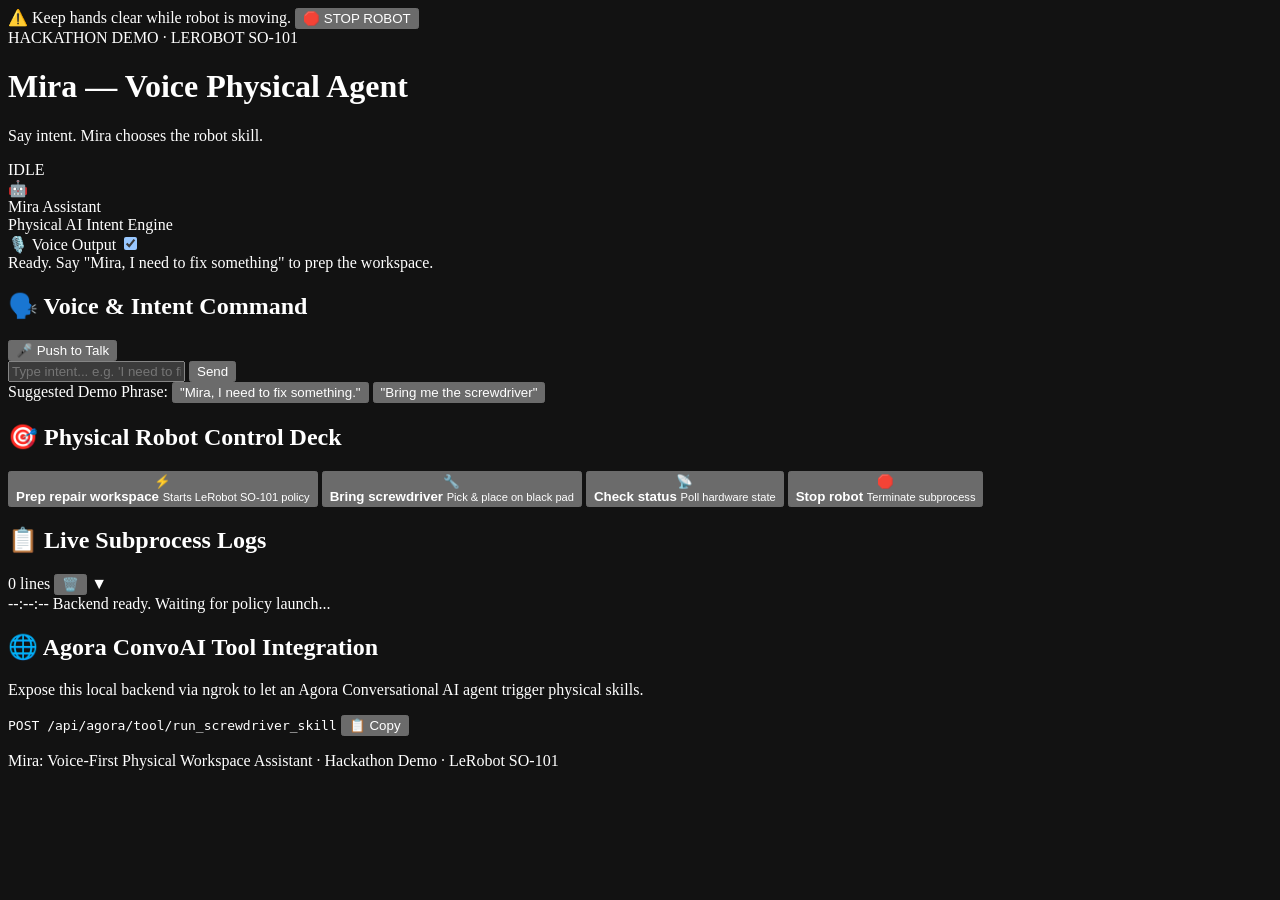
==== mira/static/index.html @ f939b1b0 "feat: implement Mira Voice-First Physical Workspace Assistant & robot control deck" ====
<!DOCTYPE html>
<html lang="en">
<head>
    <meta charset="UTF-8">
    <meta name="viewport" content="width=device-width, initial-scale=1.0, maximum-scale=1.0, user-scalable=no">
    <meta name="color-scheme" content="dark">
    <title>Mira — Voice Physical Agent</title>
    <meta name="description" content="Say intent. Mira chooses the robot skill. Voice-first physical workspace assistant controlling LeRobot SO-101.">
    <link rel="preconnect" href="https://fonts.googleapis.com">
    <link rel="preconnect" href="https://fonts.gstatic.com" crossorigin>
    <link href="https://fonts.googleapis.com/css2?family=Inter:wght@400;500;600;700;800&family=JetBrains+Mono:wght@400;500&display=swap" rel="stylesheet">
    <link rel="stylesheet" href="/static/style.css">
</head>
<body>
    <!-- Emergency Stop Banner -->
    <div class="safety-banner">
        <div class="safety-content">
            <span class="safety-warning">⚠️ Keep hands clear while robot is moving.</span>
            <button id="emergency-stop-btn" class="emergency-stop-btn" onclick="emergencyStop()">
                <span class="stop-icon">🛑</span> STOP ROBOT
            </button>
        </div>
    </div>

    <!-- Main App Layout -->
    <div class="app-wrapper">
        <!-- Ambient Light Accents (Cinematic Dark Mode) -->
        <div class="ambient-glow ambient-indigo"></div>
        <div class="ambient-glow ambient-cyan"></div>

        <!-- Header -->
        <header class="header">
            <div class="header-badge">HACKATHON DEMO · LEROBOT SO-101</div>
            <h1 class="title">Mira — Voice Physical Agent</h1>
            <p class="subtitle">Say intent. Mira chooses the robot skill.</p>
            <div class="status-bar">
                <div id="status-pill" class="status-pill status-idle">
                    <span id="status-dot" class="status-dot"></span>
                    <span id="status-text">IDLE</span>
                </div>
                <span id="active-skill-label" class="skill-pill hidden"></span>
            </div>
        </header>

        <main class="main">
            <!-- Assistant Message Hub (AI-Native UX) -->
            <section class="card assistant-card">
                <div class="card-top-row">
                    <div class="assistant-identity">
                        <div class="assistant-avatar">🤖</div>
                        <div>
                            <div class="assistant-name">Mira Assistant</div>
                            <div class="assistant-role">Physical AI Intent Engine</div>
                        </div>
                    </div>
                    <label class="speech-toggle-label" title="Speak Mira responses aloud">
                        <span>🎙️ Voice Output</span>
                        <input type="checkbox" id="voice-tts-toggle" checked>
                        <span class="toggle-slider"></span>
                    </label>
                </div>

                <div id="assistant-bubble" class="assistant-bubble">
                    Ready. Say "Mira, I need to fix something" to prep the workspace.
                </div>
            </section>

            <!-- Voice Control Hub -->
            <section class="card voice-card">
                <div class="card-header">
                    <h2>🗣️ Voice & Intent Command</h2>
                </div>
                <div class="voice-center">
                    <button id="mic-btn" class="mic-btn" onclick="toggleSpeechRecognition()" title="Push to talk">
                        <span id="mic-icon" class="mic-icon">🎤</span>
                        <span id="mic-label">Push to Talk</span>
                    </button>
                    <div id="listening-waves" class="listening-waves hidden">
                        <span></span><span></span><span></span><span></span><span></span>
                    </div>
                    <div id="transcript-live" class="transcript-live"></div>
                </div>

                <div class="input-row">
                    <input
                        type="text"
                        id="intent-input"
                        class="text-input"
                        placeholder="Type intent... e.g. 'I need to fix something'"
                        autocomplete="off"
                    >
                    <button id="send-intent-btn" class="btn btn-primary" onclick="submitTextIntent()">
                        <span>Send</span>
                    </button>
                </div>

                <!-- Demo Script Section -->
                <div class="demo-script-section">
                    <span class="demo-label">Suggested Demo Phrase:</span>
                    <button class="demo-phrase-btn" onclick="triggerDemoPhrase('Mira, I need to fix something')">
                        "Mira, I need to fix something."
                    </button>
                    <button class="demo-phrase-btn" onclick="triggerDemoPhrase('Bring me the screwdriver')">
                        "Bring me the screwdriver"
                    </button>
                </div>
            </section>

            <!-- Big Touch-Friendly Action Deck -->
            <section class="card deck-card">
                <div class="card-header">
                    <h2>🎯 Physical Robot Control Deck</h2>
                </div>
                <div class="button-grid">
                    <button id="btn-prep-workspace" class="btn btn-gradient btn-huge" onclick="triggerSkill('screwdriver')">
                        <span class="btn-icon">⚡</span>
                        <div class="btn-text">
                            <strong>Prep repair workspace</strong>
                            <small>Starts LeRobot SO-101 policy</small>
                        </div>
                    </button>

                    <button id="btn-bring-screwdriver" class="btn btn-accent btn-huge" onclick="triggerSkill('screwdriver')">
                        <span class="btn-icon">🔧</span>
                        <div class="btn-text">
                            <strong>Bring screwdriver</strong>
                            <small>Pick &amp; place on black pad</small>
                        </div>
                    </button>

                    <button id="btn-check-status" class="btn btn-secondary btn-huge" onclick="fetchStatusManual()">
                        <span class="btn-icon">📡</span>
                        <div class="btn-text">
                            <strong>Check status</strong>
                            <small>Poll hardware state</small>
                        </div>
                    </button>

                    <button id="btn-stop-deck" class="btn btn-danger btn-huge" onclick="emergencyStop()">
                        <span class="btn-icon">🛑</span>
                        <div class="btn-text">
                            <strong>Stop robot</strong>
                            <small>Terminate subprocess</small>
                        </div>
                    </button>
                </div>
            </section>

            <!-- Collapsible Live Logs Panel -->
            <section class="card logs-card">
                <div class="card-header clickable" onclick="toggleLogsPanel()">
                    <h2>📋 Live Subprocess Logs</h2>
                    <div class="logs-actions">
                        <span id="log-count-badge" class="log-badge">0 lines</span>
                        <button class="btn-mini" onclick="clearLogs(event)" title="Clear logs">🗑️</button>
                        <span id="logs-chevron" class="chevron">▼</span>
                    </div>
                </div>
                <div id="logs-container" class="logs-container">
                    <div id="log-content" class="log-content">
                        <div class="log-line log-info">
                            <span class="log-time">--:--:--</span>
                            <span class="log-text">Backend ready. Waiting for policy launch...</span>
                        </div>
                    </div>
                </div>
            </section>

            <!-- Agora ConvoAI Integration Scaffold -->
            <section class="card agora-card">
                <div class="card-header">
                    <h2>🌐 Agora ConvoAI Tool Integration</h2>
                </div>
                <p class="agora-desc">
                    Expose this local backend via ngrok to let an Agora Conversational AI agent trigger physical skills.
                </p>
                <div class="agora-endpoint-box">
                    <code>POST /api/agora/tool/run_screwdriver_skill</code>
                    <button class="btn-mini" onclick="copyAgoraEndpoint()" title="Copy Endpoint">📋 Copy</button>
                </div>
            </section>
        </main>

        <footer class="footer">
            <p>Mira: Voice-First Physical Workspace Assistant · Hackathon Demo · LeRobot SO-101</p>
        </footer>
    </div>

    <!-- Toast Container -->
    <div id="toast-container" class="toast-container"></div>

    <script src="/static/app.js"></script>
</body>
</html>
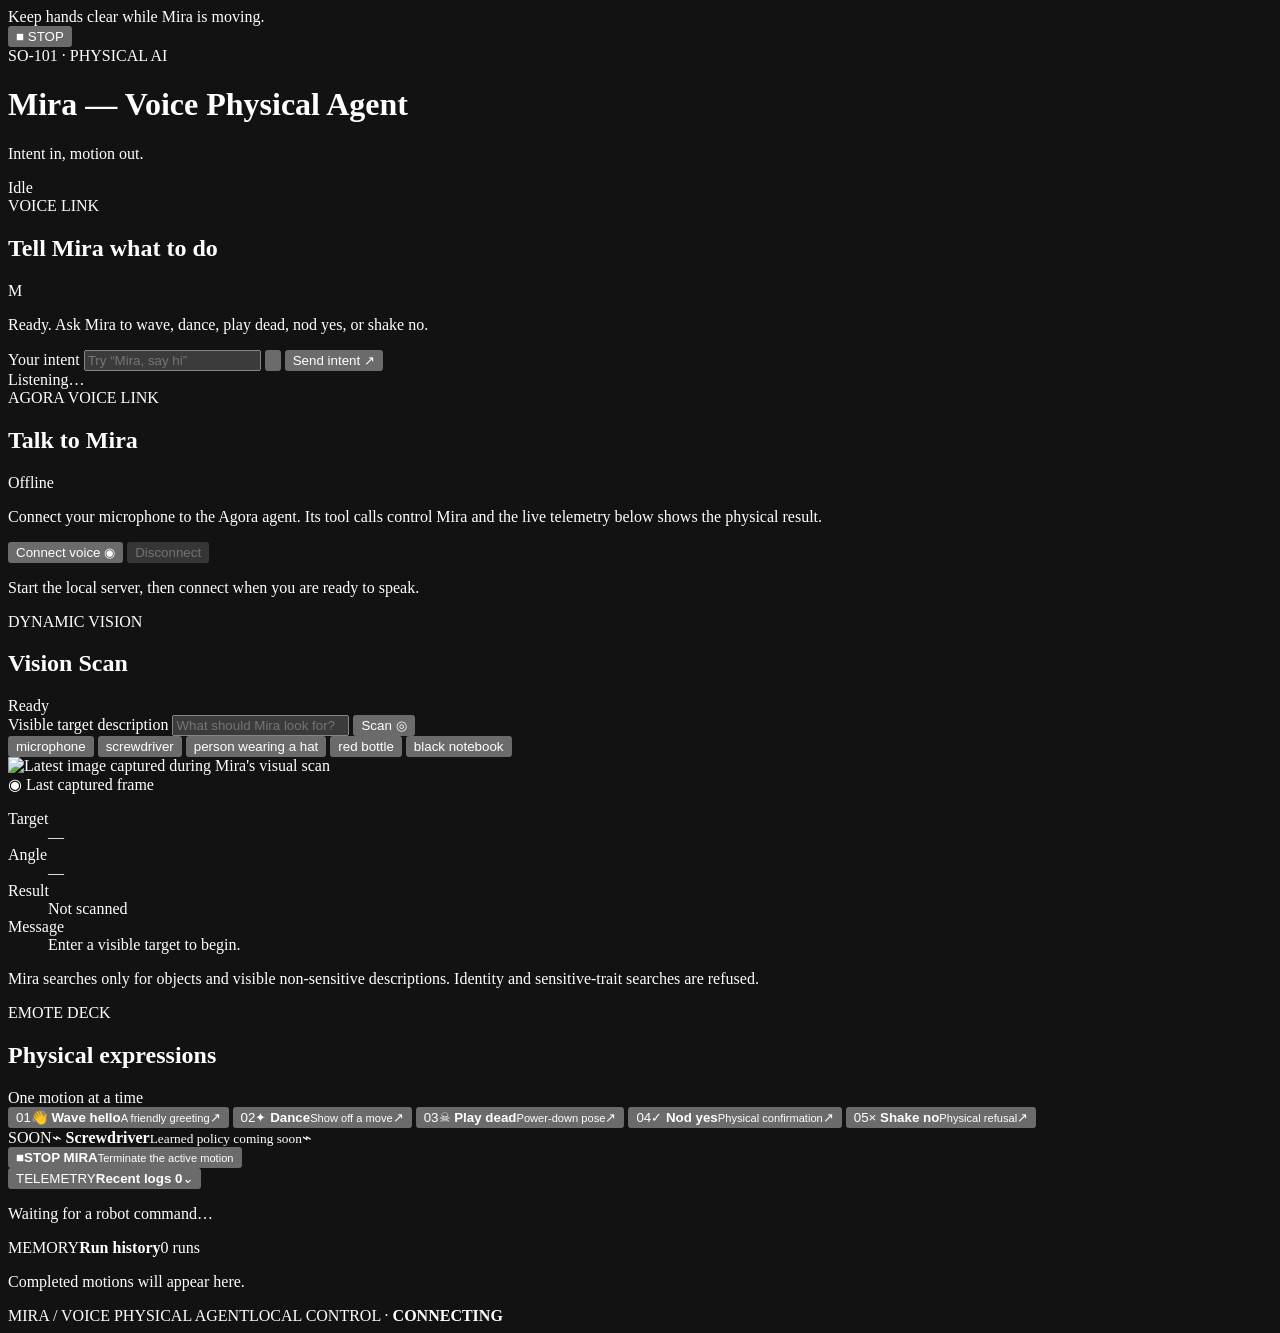
==== commit f251b6b4: "feat: renovate Mira voice robot agent" ====
--- a/mira/static/index.html
+++ b/mira/static/index.html
@@ -1,194 +1,174 @@
-<!DOCTYPE html>
+<!doctype html>
 <html lang="en">
 <head>
-    <meta charset="UTF-8">
-    <meta name="viewport" content="width=device-width, initial-scale=1.0, maximum-scale=1.0, user-scalable=no">
-    <meta name="color-scheme" content="dark">
-    <title>Mira — Voice Physical Agent</title>
-    <meta name="description" content="Say intent. Mira chooses the robot skill. Voice-first physical workspace assistant controlling LeRobot SO-101.">
-    <link rel="preconnect" href="https://fonts.googleapis.com">
-    <link rel="preconnect" href="https://fonts.gstatic.com" crossorigin>
-    <link href="https://fonts.googleapis.com/css2?family=Inter:wght@400;500;600;700;800&family=JetBrains+Mono:wght@400;500&display=swap" rel="stylesheet">
-    <link rel="stylesheet" href="/static/style.css">
+  <meta charset="utf-8">
+  <meta name="viewport" content="width=device-width, initial-scale=1">
+  <meta name="theme-color" content="#080b14">
+  <meta name="color-scheme" content="dark">
+  <title>Mira — Voice Physical Agent</title>
+  <meta name="description" content="Intent in, motion out. Control Mira's physical gestures with voice or touch.">
+  <link rel="stylesheet" href="/static/style.css?v=3">
 </head>
 <body>
-    <!-- Emergency Stop Banner -->
-    <div class="safety-banner">
-        <div class="safety-content">
-            <span class="safety-warning">⚠️ Keep hands clear while robot is moving.</span>
-            <button id="emergency-stop-btn" class="emergency-stop-btn" onclick="emergencyStop()">
-                <span class="stop-icon">🛑</span> STOP ROBOT
-            </button>
+  <div class="ambient ambient-a"></div>
+  <div class="ambient ambient-b"></div>
+
+  <header class="safety-bar">
+    <div class="safety-copy"><span class="warning-dot"></span>Keep hands clear while Mira is moving.</div>
+    <button class="stop-button stop-compact" data-stop type="button" aria-label="Stop Mira immediately">
+      <span>■</span> STOP
+    </button>
+  </header>
+
+  <div class="shell">
+    <header class="hero">
+      <div class="eyebrow"><span class="live-dot"></span> SO-101 · PHYSICAL AI</div>
+      <h1>Mira <span>— Voice Physical Agent</span></h1>
+      <p>Intent in, motion out.</p>
+      <div class="status-row" aria-live="polite">
+        <div id="status-pill" class="status-pill status-idle">
+          <span class="status-light"></span>
+          <span id="status-text">Idle</span>
         </div>
-    </div>
+        <span id="active-skill" class="active-skill hidden"></span>
+      </div>
+    </header>
 
-    <!-- Main App Layout -->
-    <div class="app-wrapper">
-        <!-- Ambient Light Accents (Cinematic Dark Mode) -->
-        <div class="ambient-glow ambient-indigo"></div>
-        <div class="ambient-glow ambient-cyan"></div>
+    <main>
+      <section class="panel command-panel">
+        <div class="panel-heading">
+          <div>
+            <span class="section-kicker">VOICE LINK</span>
+            <h2>Tell Mira what to do</h2>
+          </div>
+          <div class="signal" aria-hidden="true"><i></i><i></i><i></i><i></i></div>
+        </div>
 
-        <!-- Header -->
-        <header class="header">
-            <div class="header-badge">HACKATHON DEMO · LEROBOT SO-101</div>
-            <h1 class="title">Mira — Voice Physical Agent</h1>
-            <p class="subtitle">Say intent. Mira chooses the robot skill.</p>
-            <div class="status-bar">
-                <div id="status-pill" class="status-pill status-idle">
-                    <span id="status-dot" class="status-dot"></span>
-                    <span id="status-text">IDLE</span>
-                </div>
-                <span id="active-skill-label" class="skill-pill hidden"></span>
-            </div>
-        </header>
+        <div id="assistant-message" class="assistant-message" aria-live="polite">
+          <span class="mira-mark">M</span>
+          <p>Ready. Ask Mira to wave, dance, play dead, nod yes, or shake no.</p>
+        </div>
 
-        <main class="main">
-            <!-- Assistant Message Hub (AI-Native UX) -->
-            <section class="card assistant-card">
-                <div class="card-top-row">
-                    <div class="assistant-identity">
-                        <div class="assistant-avatar">🤖</div>
-                        <div>
-                            <div class="assistant-name">Mira Assistant</div>
-                            <div class="assistant-role">Physical AI Intent Engine</div>
-                        </div>
-                    </div>
-                    <label class="speech-toggle-label" title="Speak Mira responses aloud">
-                        <span>🎙️ Voice Output</span>
-                        <input type="checkbox" id="voice-tts-toggle" checked>
-                        <span class="toggle-slider"></span>
-                    </label>
-                </div>
+        <form id="intent-form" class="intent-form">
+          <label class="sr-only" for="intent-input">Your intent</label>
+          <input id="intent-input" type="text" maxlength="500" placeholder="Try “Mira, say hi”" autocomplete="off" required>
+          <button id="mic-button" class="icon-button hidden" type="button" aria-label="Speak intent" title="Speak intent">
+            <svg viewBox="0 0 24 24" aria-hidden="true"><path d="M12 15.25a3.75 3.75 0 0 0 3.75-3.75V6a3.75 3.75 0 1 0-7.5 0v5.5A3.75 3.75 0 0 0 12 15.25Z"/><path d="M5.75 10.75v.75a6.25 6.25 0 0 0 12.5 0v-.75M12 17.75V22M8.5 22h7"/></svg>
+          </button>
+          <button id="send-button" class="send-button" type="submit">Send intent <span>↗</span></button>
+        </form>
+        <div id="speech-status" class="speech-status hidden">Listening…</div>
+      </section>
 
-                <div id="assistant-bubble" class="assistant-bubble">
-                    Ready. Say "Mira, I need to fix something" to prep the workspace.
-                </div>
-            </section>
+      <section class="panel agora-voice-panel">
+        <div class="panel-heading">
+          <div>
+            <span class="section-kicker">AGORA VOICE LINK</span>
+            <h2>Talk to Mira</h2>
+          </div>
+          <span id="agora-voice-state" class="voice-state">Offline</span>
+        </div>
+        <p>Connect your microphone to the Agora agent. Its tool calls control Mira and the live telemetry below shows the physical result.</p>
+        <div class="voice-actions">
+          <button id="agora-connect-button" class="send-button" type="button">Connect voice <span>◉</span></button>
+          <button id="agora-disconnect-button" class="voice-disconnect" type="button" disabled>Disconnect</button>
+        </div>
+        <p id="agora-voice-message" class="voice-message">Start the local server, then connect when you are ready to speak.</p>
+      </section>
 
-            <!-- Voice Control Hub -->
-            <section class="card voice-card">
-                <div class="card-header">
-                    <h2>🗣️ Voice & Intent Command</h2>
-                </div>
-                <div class="voice-center">
-                    <button id="mic-btn" class="mic-btn" onclick="toggleSpeechRecognition()" title="Push to talk">
-                        <span id="mic-icon" class="mic-icon">🎤</span>
-                        <span id="mic-label">Push to Talk</span>
-                    </button>
-                    <div id="listening-waves" class="listening-waves hidden">
-                        <span></span><span></span><span></span><span></span><span></span>
-                    </div>
-                    <div id="transcript-live" class="transcript-live"></div>
-                </div>
+      <section class="panel vision-panel">
+        <div class="panel-heading">
+          <div><span class="section-kicker">DYNAMIC VISION</span><h2>Vision Scan</h2></div>
+          <span id="scan-result-badge" class="voice-state">Ready</span>
+        </div>
+        <form id="scan-form" class="scan-form">
+          <label class="sr-only" for="scan-target-input">Visible target description</label>
+          <input id="scan-target-input" maxlength="160" placeholder="What should Mira look for?" autocomplete="off" required>
+          <button id="scan-button" class="send-button" type="submit">Scan <span>◎</span></button>
+        </form>
+        <div class="scan-chips" aria-label="Example scan targets">
+          <button type="button" data-scan-example="microphone">microphone</button>
+          <button type="button" data-scan-example="screwdriver">screwdriver</button>
+          <button type="button" data-scan-example="person wearing a hat">person wearing a hat</button>
+          <button type="button" data-scan-example="red bottle">red bottle</button>
+          <button type="button" data-scan-example="black notebook">black notebook</button>
+        </div>
+        <div class="scan-display">
+          <div class="scan-image-wrap">
+            <img id="scan-image" class="hidden" alt="Latest image captured during Mira's visual scan">
+            <div id="scan-image-empty" class="scan-image-empty"><span>◉</span> Last captured frame</div>
+          </div>
+          <dl class="scan-readout">
+            <div><dt>Target</dt><dd id="scan-current-target">—</dd></div>
+            <div><dt>Angle</dt><dd id="scan-current-angle">—</dd></div>
+            <div><dt>Result</dt><dd id="scan-current-result">Not scanned</dd></div>
+            <div class="scan-message-row"><dt>Message</dt><dd id="scan-current-message">Enter a visible target to begin.</dd></div>
+          </dl>
+        </div>
+        <p class="privacy-note">Mira searches only for objects and visible non-sensitive descriptions. Identity and sensitive-trait searches are refused.</p>
+      </section>
 
-                <div class="input-row">
-                    <input
-                        type="text"
-                        id="intent-input"
-                        class="text-input"
-                        placeholder="Type intent... e.g. 'I need to fix something'"
-                        autocomplete="off"
-                    >
-                    <button id="send-intent-btn" class="btn btn-primary" onclick="submitTextIntent()">
-                        <span>Send</span>
-                    </button>
-                </div>
+      <section class="controls-section">
+        <div class="section-heading">
+          <div><span class="section-kicker">EMOTE DECK</span><h2>Physical expressions</h2></div>
+          <span class="shortcut">One motion at a time</span>
+        </div>
 
-                <!-- Demo Script Section -->
-                <div class="demo-script-section">
-                    <span class="demo-label">Suggested Demo Phrase:</span>
-                    <button class="demo-phrase-btn" onclick="triggerDemoPhrase('Mira, I need to fix something')">
-                        "Mira, I need to fix something."
-                    </button>
-                    <button class="demo-phrase-btn" onclick="triggerDemoPhrase('Bring me the screwdriver')">
-                        "Bring me the screwdriver"
-                    </button>
-                </div>
-            </section>
+        <div class="skill-grid">
+          <button class="skill-card skill-wave" data-skill="wave" type="button">
+            <span class="skill-index">01</span><span class="skill-icon">👋</span>
+            <span class="skill-copy"><strong>Wave hello</strong><small>A friendly greeting</small></span><span class="arrow">↗</span>
+          </button>
+          <button class="skill-card skill-dance" data-skill="dance" type="button">
+            <span class="skill-index">02</span><span class="skill-icon">✦</span>
+            <span class="skill-copy"><strong>Dance</strong><small>Show off a move</small></span><span class="arrow">↗</span>
+          </button>
+          <button class="skill-card skill-dead" data-skill="play_dead" type="button">
+            <span class="skill-index">03</span><span class="skill-icon">☠</span>
+            <span class="skill-copy"><strong>Play dead</strong><small>Power-down pose</small></span><span class="arrow">↗</span>
+          </button>
+          <button class="skill-card skill-yes" data-skill="nod_yes" type="button">
+            <span class="skill-index">04</span><span class="skill-icon">✓</span>
+            <span class="skill-copy"><strong>Nod yes</strong><small>Physical confirmation</small></span><span class="arrow">↗</span>
+          </button>
+          <button class="skill-card skill-no" data-skill="shake_no" type="button">
+            <span class="skill-index">05</span><span class="skill-icon">×</span>
+            <span class="skill-copy"><strong>Shake no</strong><small>Physical refusal</small></span><span class="arrow">↗</span>
+          </button>
+          <article id="screwdriver-card" class="skill-card coming-soon" aria-disabled="true">
+            <span class="skill-index">SOON</span><span class="skill-icon">⌁</span>
+            <span class="skill-copy"><strong>Screwdriver</strong><small id="screwdriver-copy">Learned policy coming soon</small></span><span class="lock">⌁</span>
+          </article>
+        </div>
 
-            <!-- Big Touch-Friendly Action Deck -->
-            <section class="card deck-card">
-                <div class="card-header">
-                    <h2>🎯 Physical Robot Control Deck</h2>
-                </div>
-                <div class="button-grid">
-                    <button id="btn-prep-workspace" class="btn btn-gradient btn-huge" onclick="triggerSkill('screwdriver')">
-                        <span class="btn-icon">⚡</span>
-                        <div class="btn-text">
-                            <strong>Prep repair workspace</strong>
-                            <small>Starts LeRobot SO-101 policy</small>
-                        </div>
-                    </button>
+        <button class="stop-button stop-main" data-stop type="button">
+          <span class="stop-square">■</span><span><strong>STOP MIRA</strong><small>Terminate the active motion</small></span>
+        </button>
+      </section>
 
-                    <button id="btn-bring-screwdriver" class="btn btn-accent btn-huge" onclick="triggerSkill('screwdriver')">
-                        <span class="btn-icon">🔧</span>
-                        <div class="btn-text">
-                            <strong>Bring screwdriver</strong>
-                            <small>Pick &amp; place on black pad</small>
-                        </div>
-                    </button>
+      <div class="telemetry-grid">
+        <section class="panel telemetry-panel">
+          <button id="logs-toggle" class="panel-toggle" type="button" aria-expanded="true" aria-controls="logs-body">
+            <span><span class="section-kicker">TELEMETRY</span><strong>Recent logs</strong></span>
+            <span><b id="log-count">0</b><i class="chevron">⌄</i></span>
+          </button>
+          <div id="logs-body" class="collapsible">
+            <div id="log-list" class="log-list"><p class="empty-state">Waiting for a robot command…</p></div>
+          </div>
+        </section>
 
-                    <button id="btn-check-status" class="btn btn-secondary btn-huge" onclick="fetchStatusManual()">
-                        <span class="btn-icon">📡</span>
-                        <div class="btn-text">
-                            <strong>Check status</strong>
-                            <small>Poll hardware state</small>
-                        </div>
-                    </button>
+        <section class="panel history-panel">
+          <div class="panel-title"><span><span class="section-kicker">MEMORY</span><strong>Run history</strong></span><span id="history-count">0 runs</span></div>
+          <div id="history-list" class="history-list"><p class="empty-state">Completed motions will appear here.</p></div>
+        </section>
+      </div>
+    </main>
 
-                    <button id="btn-stop-deck" class="btn btn-danger btn-huge" onclick="emergencyStop()">
-                        <span class="btn-icon">🛑</span>
-                        <div class="btn-text">
-                            <strong>Stop robot</strong>
-                            <small>Terminate subprocess</small>
-                        </div>
-                    </button>
-                </div>
-            </section>
+    <footer><span>MIRA / VOICE PHYSICAL AGENT</span><span>LOCAL CONTROL · <b id="connection-state">CONNECTING</b></span></footer>
+  </div>
 
-            <!-- Collapsible Live Logs Panel -->
-            <section class="card logs-card">
-                <div class="card-header clickable" onclick="toggleLogsPanel()">
-                    <h2>📋 Live Subprocess Logs</h2>
-                    <div class="logs-actions">
-                        <span id="log-count-badge" class="log-badge">0 lines</span>
-                        <button class="btn-mini" onclick="clearLogs(event)" title="Clear logs">🗑️</button>
-                        <span id="logs-chevron" class="chevron">▼</span>
-                    </div>
-                </div>
-                <div id="logs-container" class="logs-container">
-                    <div id="log-content" class="log-content">
-                        <div class="log-line log-info">
-                            <span class="log-time">--:--:--</span>
-                            <span class="log-text">Backend ready. Waiting for policy launch...</span>
-                        </div>
-                    </div>
-                </div>
-            </section>
-
-            <!-- Agora ConvoAI Integration Scaffold -->
-            <section class="card agora-card">
-                <div class="card-header">
-                    <h2>🌐 Agora ConvoAI Tool Integration</h2>
-                </div>
-                <p class="agora-desc">
-                    Expose this local backend via ngrok to let an Agora Conversational AI agent trigger physical skills.
-                </p>
-                <div class="agora-endpoint-box">
-                    <code>POST /api/agora/tool/run_screwdriver_skill</code>
-                    <button class="btn-mini" onclick="copyAgoraEndpoint()" title="Copy Endpoint">📋 Copy</button>
-                </div>
-            </section>
-        </main>
-
-        <footer class="footer">
-            <p>Mira: Voice-First Physical Workspace Assistant · Hackathon Demo · LeRobot SO-101</p>
-        </footer>
-    </div>
-
-    <!-- Toast Container -->
-    <div id="toast-container" class="toast-container"></div>
-
-    <script src="/static/app.js"></script>
+  <div id="toast-region" class="toast-region" aria-live="assertive"></div>
+  <script src="/static/app.js?v=3"></script>
+  <script type="module" src="/static/agora-voice.js?v=2"></script>
 </body>
 </html>
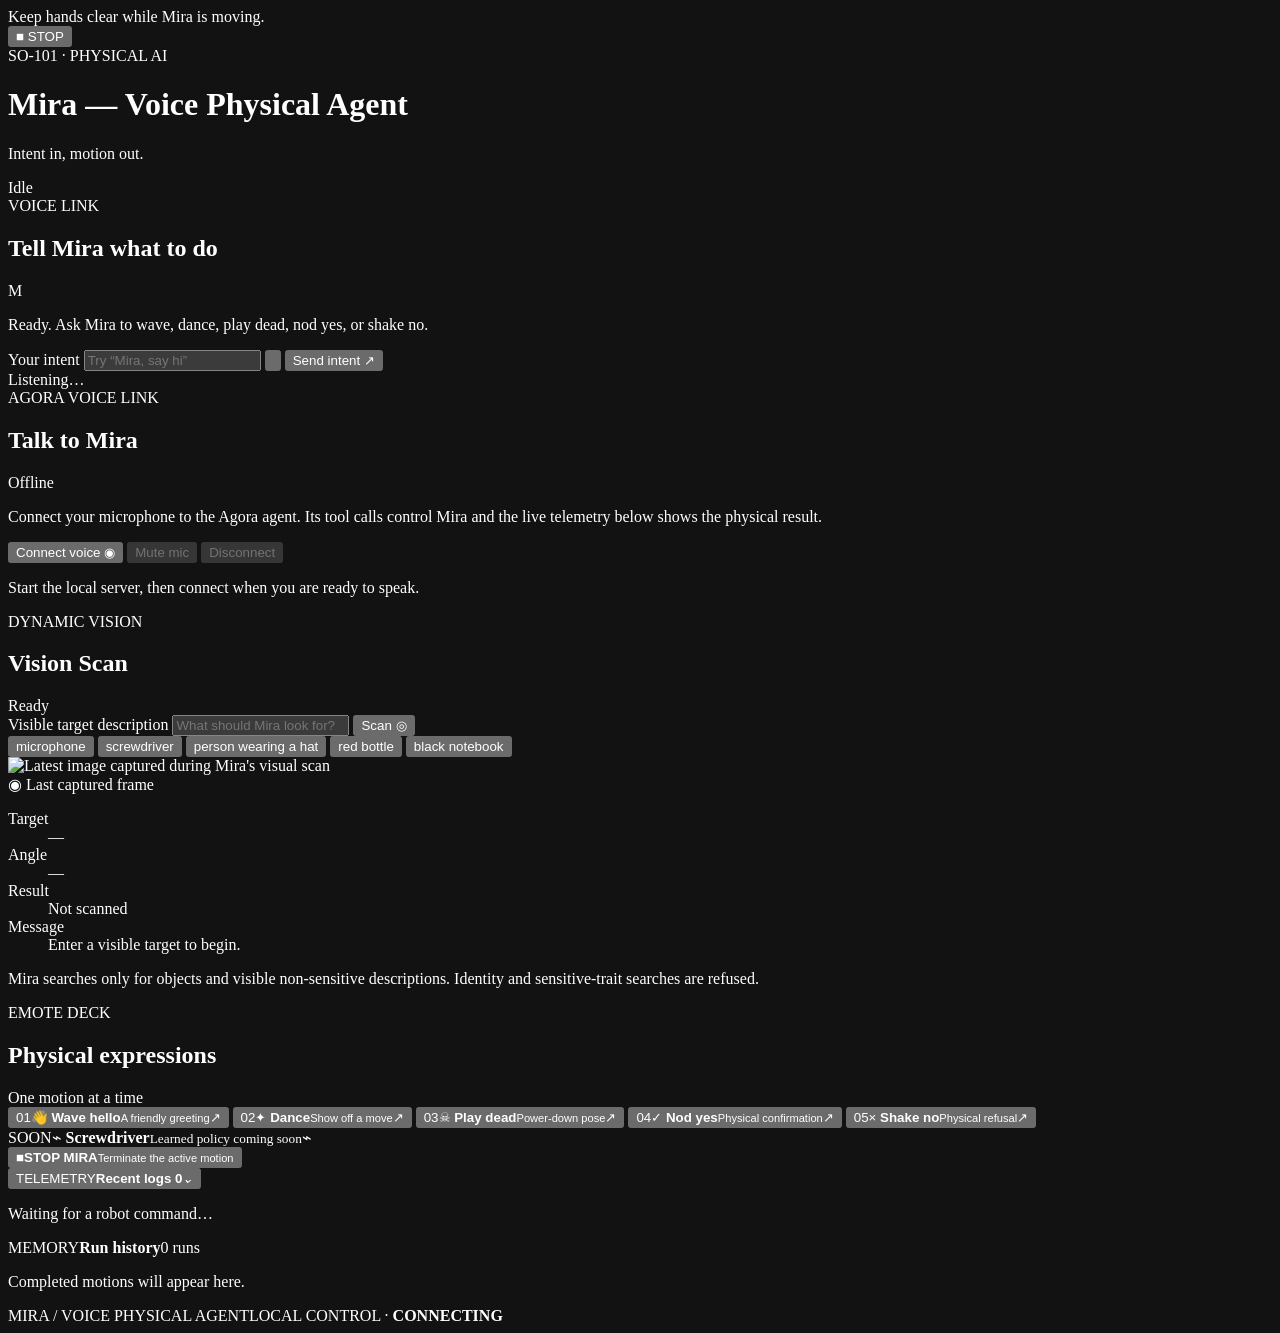
==== commit 73dd75bc: "feat: add Agora microphone mute control" ====
--- a/mira/static/index.html
+++ b/mira/static/index.html
@@ -71,6 +71,7 @@
         <p>Connect your microphone to the Agora agent. Its tool calls control Mira and the live telemetry below shows the physical result.</p>
         <div class="voice-actions">
           <button id="agora-connect-button" class="send-button" type="button">Connect voice <span>◉</span></button>
+          <button id="agora-mute-button" class="voice-disconnect voice-mute" type="button" disabled aria-pressed="false">Mute mic</button>
           <button id="agora-disconnect-button" class="voice-disconnect" type="button" disabled>Disconnect</button>
         </div>
         <p id="agora-voice-message" class="voice-message">Start the local server, then connect when you are ready to speak.</p>
@@ -168,7 +169,7 @@
   </div>
 
   <div id="toast-region" class="toast-region" aria-live="assertive"></div>
-  <script src="/static/app.js?v=3"></script>
-  <script type="module" src="/static/agora-voice.js?v=2"></script>
+  <script src="/static/app.js?v=5"></script>
+  <script type="module" src="/static/agora-voice.js?v=3"></script>
 </body>
 </html>
